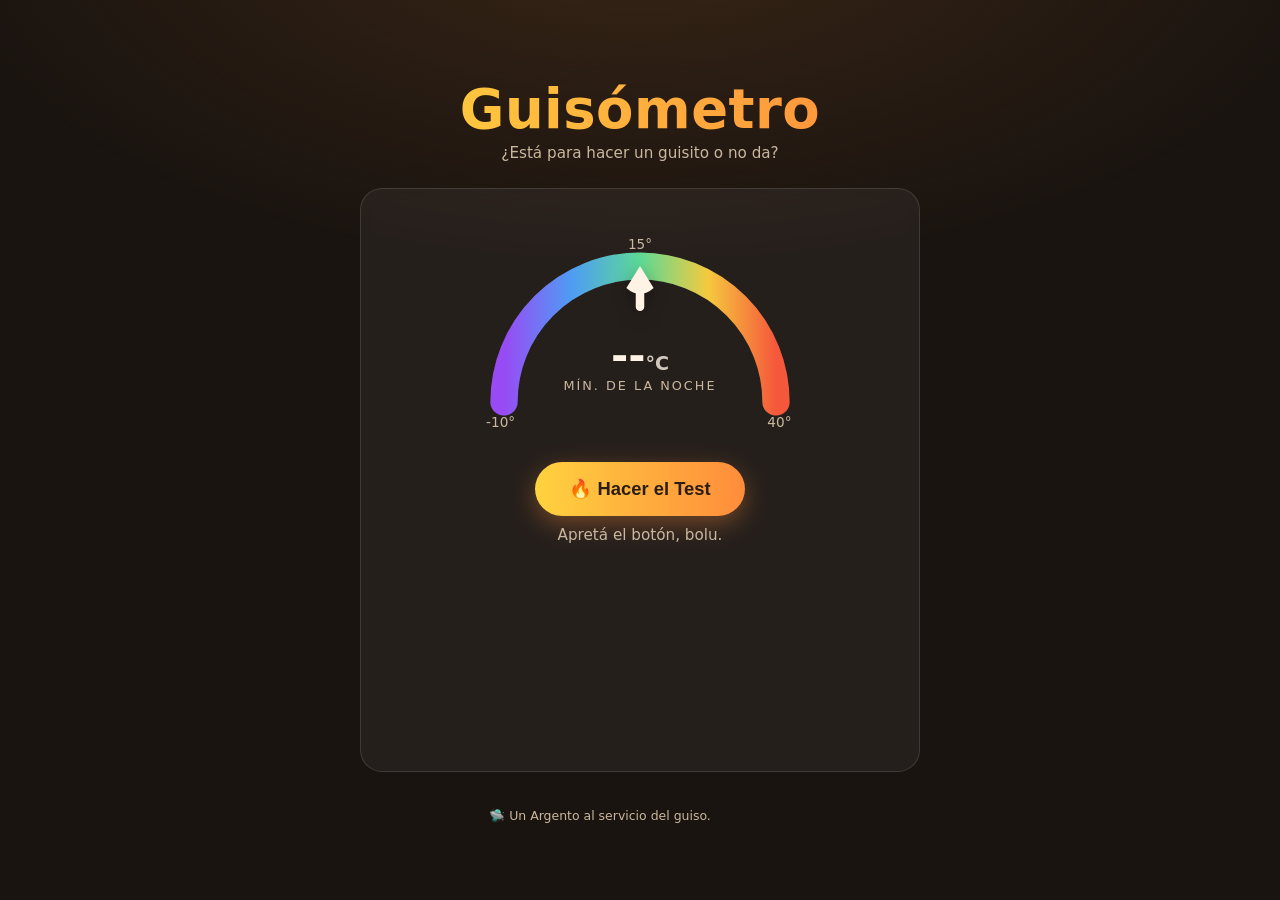
==== index.html @ d1e2b2d1 "Ajusta ranking guisero y footer" ====
<!DOCTYPE html>
<html lang="es">
<head>
<meta charset="UTF-8" />
<meta name="viewport" content="width=device-width, initial-scale=1.0" />
<title>Guisómetro 🍲 — ¿Es noche de guiso?</title>
<meta name="description" content="Mirá tu clima y descubrí si esta noche es Noche de Guiso. Cuanto más frío, más ideal." />
<style>
  :root{
    --bg1:#1a1410;
    --bg2:#2b1d12;
    --accent:#ff8c3b;
    --accent2:#ffd23f;
    --cold:#4fa3ff;
    --hot:#ff5a3c;
    --text:#fff3e6;
    --muted:#c9b79f;
    --card:rgba(255,255,255,.05);
    --border:rgba(255,255,255,.12);
    --glow-color:transparent;
    --glow-size:0px;
  }
  *{box-sizing:border-box;margin:0;padding:0}
  html,body{height:100%}
  body{
    font-family:'Segoe UI',system-ui,-apple-system,sans-serif;
    color:var(--text);
    background:var(--bg1);
    min-height:100%;
    display:flex;
    flex-direction:column;
    align-items:center;
    padding:24px 16px 48px;
    overflow-x:hidden;
    transition:background .8s ease;
  }

  /* Fondo atmosférico animado */
  .bg-layer{
    position:fixed;inset:0;z-index:0;pointer-events:none;
    transition:opacity 1.2s ease;
  }
  .bg-gradient{
    position:fixed;inset:0;
    background:
      radial-gradient(ellipse 800px 500px at 50% 30%, var(--glow-color) 0%, transparent 70%),
      radial-gradient(1200px 600px at 50% -10%, #3a2616 0%, transparent 60%);
    transition:all 1.5s ease;
  }
  .bg-particles{position:fixed;inset:0;overflow:hidden}
  .bg-particle{
    position:absolute;
    border-radius:50%;
    opacity:0;
    animation:floatUp linear infinite;
  }
  @keyframes floatUp{
    0%{transform:translateY(100vh) scale(0);opacity:0}
    10%{opacity:var(--p-opacity,.15)}
    90%{opacity:var(--p-opacity,.15)}
    100%{transform:translateY(-20vh) scale(1);opacity:0}
  }

  .wrap{width:100%;max-width:560px;text-align:center;position:relative;z-index:1}

  /* Header + olla */
  header{position:relative}
  header h1{
    font-size:clamp(2.2rem,7vw,3.4rem);
    letter-spacing:.5px;
    background:linear-gradient(90deg,var(--accent2),var(--accent));
    -webkit-background-clip:text;background-clip:text;color:transparent;
    line-height:1.05;
  }
  header .sub{color:var(--muted);margin-top:6px;font-size:.95rem}

  .pot-wrap{position:relative;display:inline-block}
  .pot{font-size:2.4rem;display:inline-block;animation:bob 3s ease-in-out infinite}
  @keyframes bob{0%,100%{transform:translateY(0) rotate(-2deg)}50%{transform:translateY(-6px) rotate(2deg)}}

  /* Humito de la olla */
  .steam-box{
    position:absolute;
    left:50%;top:-8px;
    transform:translateX(-50%);
    width:40px;height:60px;
    pointer-events:none;
    opacity:0;
    transition:opacity .8s ease;
  }
  .steam-box.active{opacity:1}
  .steam-puff{
    position:absolute;
    bottom:0;
    border-radius:50%;
    background:rgba(255,243,230,.5);
    filter:blur(3px);
    animation:puff ease-out infinite;
  }
  .steam-puff:nth-child(1){left:8px;width:8px;height:8px;animation-duration:2s;animation-delay:0s}
  .steam-puff:nth-child(2){left:18px;width:6px;height:6px;animation-duration:2.4s;animation-delay:.4s}
  .steam-puff:nth-child(3){left:12px;width:10px;height:10px;animation-duration:2.8s;animation-delay:.8s}
  .steam-puff:nth-child(4){left:22px;width:7px;height:7px;animation-duration:2.2s;animation-delay:1.2s}
  .steam-puff:nth-child(5){left:5px;width:9px;height:9px;animation-duration:2.6s;animation-delay:.6s}
  .steam-puff:nth-child(6){left:16px;width:5px;height:5px;animation-duration:2s;animation-delay:1s}
  @keyframes puff{
    0%{transform:translateY(0) scale(.3);opacity:.7}
    50%{opacity:.5}
    100%{transform:translateY(-55px) translateX(var(--drift,5px)) scale(1.3);opacity:0}
  }
  .steam-puff:nth-child(odd){--drift:-6px}
  .steam-puff:nth-child(even){--drift:8px}

  .card{
    margin-top:26px;
    background:var(--card);
    border:1px solid var(--border);
    border-radius:22px;
    padding:26px 22px;
    backdrop-filter:blur(6px);
    position:relative;
    overflow:hidden;
  }
  .card-glow{
    position:absolute;inset:0;pointer-events:none;
    border-radius:22px;
    background:radial-gradient(ellipse at 50% 80%,var(--glow-color) 0%,transparent 60%);
    opacity:.15;
    transition:all 1.2s ease;
  }

  /* Gauge */
  .gauge-box{position:relative;width:min(340px,80vw);margin:0 auto}
  svg{width:100%;height:auto;display:block;overflow:visible}
  .needle{
    transform-box:view-box;transform-origin:100px 110px;
    transition:transform 1.4s cubic-bezier(.34,1.56,.64,1);
    filter:drop-shadow(0 3px 5px rgba(0,0,0,.35));
  }
  .needle-pin{stroke:#fff3e6;stroke-width:5;stroke-linecap:round}
  .needle-tip{fill:#fff3e6}
  .gauge-center{
    position:absolute;left:0;right:0;top:54%;
    display:flex;flex-direction:column;align-items:center;gap:2px;
    pointer-events:none;
  }
  .temp-val{font-size:2.6rem;font-weight:800;line-height:1}
  .temp-val small{font-size:1.2rem;font-weight:600;opacity:.8}
  .temp-label{font-size:.8rem;color:var(--muted);text-transform:uppercase;letter-spacing:2px}

  /* Button */
  .btn{
    margin-top:26px;
    font-size:1.15rem;font-weight:700;
    color:#2b1d12;
    background:linear-gradient(90deg,var(--accent2),var(--accent));
    border:none;border-radius:999px;
    padding:16px 34px;cursor:pointer;
    box-shadow:0 8px 24px rgba(255,140,59,.35);
    transition:transform .15s ease, box-shadow .15s ease, opacity .2s;
    position:relative;z-index:1;
  }
  .btn:hover{transform:translateY(-2px);box-shadow:0 12px 30px rgba(255,140,59,.5)}
  .btn:active{transform:translateY(1px)}
  .btn:disabled{opacity:.6;cursor:wait;transform:none}

  .status{margin-top:10px;min-height:24px;color:var(--muted);font-size:.95rem;position:relative;z-index:1}

  /* Verdict */
  .verdict{
    margin-top:24px;opacity:0;transform:translateY(10px);
    transition:opacity .5s ease, transform .5s ease;
    position:relative;z-index:1;
  }
  .verdict.show{opacity:1;transform:none}
  .verdict .big{font-size:clamp(1.6rem,6vw,2.4rem);font-weight:800;line-height:1.1}
  .verdict .desc{color:var(--muted);margin-top:8px;font-size:1.05rem;font-style:italic;line-height:1.4}
  .verdict .src{color:var(--muted);opacity:.6;font-size:.75rem;margin-top:6px;font-style:normal}
  .verdict.guiso .big{color:var(--accent2);text-shadow:0 0 24px rgba(255,210,63,.4)}
  .verdict.noguiso .big{color:var(--cold)}

  .meta{
    margin-top:20px;display:flex;gap:10px;flex-wrap:wrap;justify-content:center;
    opacity:0;transition:opacity .5s ease .2s;
    position:relative;z-index:1;
  }
  .meta.show{opacity:1}
  .chip{
    background:var(--card);border:1px solid var(--border);
    border-radius:14px;padding:10px 14px;font-size:.85rem;min-width:90px;
  }
  .chip b{display:block;font-size:1.05rem;margin-top:3px;color:var(--text)}

  /* Ranking guisero */
  .ranking{
    margin-top:18px;opacity:0;transform:translateY(8px);
    transition:opacity .5s ease .28s, transform .5s ease .28s;
    position:relative;z-index:1;text-align:left;
    background:rgba(255,255,255,.04);
    border:1px solid var(--border);
    border-radius:18px;
    padding:14px;
  }
  .ranking.show{opacity:1;transform:none}
  .ranking-head{
    display:flex;align-items:flex-start;justify-content:space-between;gap:12px;
    margin-bottom:12px;
  }
  .ranking-kicker{
    display:block;color:var(--muted);font-size:.7rem;font-weight:800;
    text-transform:uppercase;letter-spacing:1.6px;margin-bottom:4px;
  }
  .ranking-title{font-size:1.05rem;font-weight:800;line-height:1.15;color:var(--text)}
  .ranking-badge{
    flex:0 0 auto;border-radius:999px;padding:7px 10px;
    background:linear-gradient(90deg,var(--accent2),var(--accent));
    color:#2b1d12;font-size:.78rem;font-weight:900;
    box-shadow:0 8px 20px rgba(255,140,59,.22);
  }
  .ranking-desc{color:var(--muted);font-size:.86rem;line-height:1.45;margin-bottom:12px}
  .rank-list{display:grid;gap:7px}
  .rank-item{
    display:grid;grid-template-columns:auto 1fr auto;align-items:center;gap:8px;
    padding:8px 10px;border-radius:12px;
    border:1px solid rgba(255,255,255,.08);
    background:rgba(255,255,255,.03);
    color:var(--muted);font-size:.78rem;
  }
  .rank-item.active{
    color:var(--text);
    border-color:rgba(255,210,63,.5);
    background:linear-gradient(90deg,rgba(255,210,63,.14),rgba(255,140,59,.08));
    box-shadow:0 0 22px rgba(255,210,63,.08);
  }
  .rank-mark{font-size:1rem}
  .rank-name{font-weight:800;line-height:1.15}
  .rank-range{font-size:.72rem;color:inherit;opacity:.72;white-space:nowrap}

  .gps-hint{
    margin-top:14px;opacity:0;transition:opacity .5s ease .4s;
    position:relative;z-index:1;
  }
  .gps-hint.show{opacity:1}
  .gps-hint a{
    color:var(--muted);font-size:.78rem;text-decoration:none;
    border-bottom:1px dotted rgba(201,183,159,.4);
    cursor:pointer;transition:color .2s;
  }
  .gps-hint a:hover{color:var(--accent)}
  .gps-hint.done a{pointer-events:none;border-bottom:none;opacity:.7}

  footer{margin-top:34px;color:var(--muted);font-size:.78rem;line-height:1.6;max-width:480px;position:relative;z-index:1}
  footer a{color:var(--accent)}

  .loading svg .needle{animation:wiggle .35s linear infinite alternate}
  @keyframes wiggle{from{transform:rotate(-16deg)}to{transform:rotate(16deg)}}
  .spin{display:inline-block;animation:spin 1s linear infinite}
  @keyframes spin{to{transform:rotate(360deg)}}

  /* Themes por resultado */
  body.theme-hot{--glow-color:rgba(255,90,60,.25)}
  body.theme-warm{--glow-color:rgba(255,180,60,.2)}
  body.theme-mild{--glow-color:rgba(255,140,59,.25)}
  body.theme-guiso{--glow-color:rgba(255,160,40,.35)}
  body.theme-cold{--glow-color:rgba(79,163,255,.25)}
  body.theme-freeze{--glow-color:rgba(120,140,255,.3)}
  body.theme-extreme{--glow-color:rgba(157,77,255,.35)}
</style>
</head>
<body>
  <!-- Fondo atmosférico -->
  <div class="bg-gradient"></div>
  <div class="bg-particles" id="bgParticles"></div>

  <div class="wrap">
    <header>
      <h1>
        <span class="pot-wrap">
          <div class="steam-box" id="steamBox">
            <div class="steam-puff"></div>
            <div class="steam-puff"></div>
            <div class="steam-puff"></div>
            <div class="steam-puff"></div>
            <div class="steam-puff"></div>
            <div class="steam-puff"></div>
          </div>
          <span class="pot">🍲</span>
        </span>
        <br>Guisómetro
      </h1>
      <p class="sub">¿Está para hacer un guisito o no da?</p>
    </header>

    <div class="card">
      <div class="card-glow"></div>
      <div class="gauge-box" id="gaugeBox">
        <!-- Gauge SVG -->
        <svg viewBox="0 0 200 130" id="gauge" aria-hidden="true">
          <defs>
            <linearGradient id="arcGrad" x1="0" y1="0" x2="1" y2="0">
              <stop offset="0%"  stop-color="#9d4dff"/>
              <stop offset="25%" stop-color="#4fa3ff"/>
              <stop offset="50%" stop-color="#5fe39b"/>
              <stop offset="75%" stop-color="#ffd23f"/>
              <stop offset="100%" stop-color="#ff5a3c"/>
            </linearGradient>
          </defs>
          <!-- track -->
          <path d="M20 110 A80 80 0 0 1 180 110" fill="none" stroke="rgba(255,255,255,.10)" stroke-width="16" stroke-linecap="round"/>
          <!-- colored arc -->
          <path d="M20 110 A80 80 0 0 1 180 110" fill="none" stroke="url(#arcGrad)" stroke-width="16" stroke-linecap="round" opacity=".95"/>
          <!-- ticks labels -->
          <text x="18" y="125" fill="#c9b79f" font-size="8" text-anchor="middle">-10°</text>
          <text x="100" y="20" fill="#c9b79f" font-size="8" text-anchor="middle">15°</text>
          <text x="182" y="125" fill="#c9b79f" font-size="8" text-anchor="middle">40°</text>
          <!-- floating needle -->
          <g class="needle" id="needle">
            <path class="needle-pin" d="M100 38 L100 54"/>
            <path class="needle-tip" d="M100 30 L108 43 Q100 50 92 43 Z"/>
          </g>
        </svg>
        <div class="gauge-center">
          <div class="temp-val" id="tempVal">--<small>°C</small></div>
          <div class="temp-label" id="tempLabel">mín. de la noche</div>
        </div>
      </div>

      <button class="btn" id="testBtn">🔥 Hacer el Test</button>
      <div class="status" id="status">Apretá el botón, bolu.</div>

      <div class="verdict" id="verdict">
        <div class="big" id="verdictBig"></div>
        <div class="desc" id="verdictDesc"></div>
        <div class="src" id="verdictSrc"></div>
      </div>

      <div class="meta" id="meta">
        <div class="chip">🌡️ Ahora<b id="mNow">—</b></div>
        <div class="chip">🌙 Mín. noche<b id="mNight">—</b></div>
      </div>

      <div class="ranking" id="ranking">
        <div class="ranking-head">
          <div>
            <span class="ranking-kicker">Ranking guisero</span>
            <div class="ranking-title" id="rankingTitle"></div>
          </div>
          <div class="ranking-badge" id="rankingBadge"></div>
        </div>
        <div class="ranking-desc" id="rankingDesc"></div>
        <div class="rank-list" id="rankList"></div>
      </div>

      <div class="gps-hint" id="gpsHint">
        <a href="#" id="gpsLink">📍 ¿La temperatura no te cierra? Tocá acá</a>
      </div>
    </div>

    <footer>
      <span id="footerMeme"></span>
    </footer>
  </div>

<script>
(function(){
  const $ = id => document.getElementById(id);
  const btn=$('testBtn'), status=$('status'), needle=$('needle'),
        tempVal=$('tempVal'), tempLabel=$('tempLabel'), gaugeBox=$('gaugeBox'),
        verdict=$('verdict'), verdictBig=$('verdictBig'), verdictDesc=$('verdictDesc'), verdictSrc=$('verdictSrc'),
        meta=$('meta'), mNow=$('mNow'), mNight=$('mNight'),
        steamBox=$('steamBox'), bgParticles=$('bgParticles'),
        footerMeme=$('footerMeme'),
        gpsHint=$('gpsHint'), gpsLink=$('gpsLink'),
        ranking=$('ranking'), rankingTitle=$('rankingTitle'), rankingBadge=$('rankingBadge'),
        rankingDesc=$('rankingDesc'), rankList=$('rankList');

  // ---------- Footer memero ----------
  const footerText='🛸 Un Argento al servicio del guiso.';
  footerMeme.textContent = footerText;

  // ---------- Fondo: partículas flotantes ----------
  function spawnParticles(ing){
    bgParticles.innerHTML='';
    const count = Math.floor(ing/5);
    for(let i=0;i<count;i++){
      const d = document.createElement('div');
      d.className='bg-particle';
      const size = 2+Math.random()*4;
      const dur = 8+Math.random()*12;
      const delay = Math.random()*dur;
      const left = Math.random()*100;
      const hue = ing>=60 ? (25+Math.random()*20) : (200+Math.random()*40);
      const opacity = .06+Math.random()*.12;
      d.style.cssText=`
        width:${size}px;height:${size}px;left:${left}%;
        background:hsl(${hue},80%,65%);
        animation-duration:${dur}s;animation-delay:-${delay}s;
        --p-opacity:${opacity};
      `;
      bgParticles.appendChild(d);
    }
  }

  // ---------- Theme por resultado ----------
  const themes=['theme-hot','theme-warm','theme-mild','theme-guiso','theme-cold','theme-freeze','theme-extreme'];
  function setTheme(t){
    document.body.classList.remove(...themes);
    if(t>=30) document.body.classList.add('theme-hot');
    else if(t>=20) document.body.classList.add('theme-warm');
    else if(t>=15) document.body.classList.add('theme-mild');
    else if(t>=10) document.body.classList.add('theme-guiso');
    else if(t>=5)  document.body.classList.add('theme-cold');
    else if(t>=0)  document.body.classList.add('theme-freeze');
    else           document.body.classList.add('theme-extreme');
  }

  // ---------- ING (Índice Guisero Nacional) ----------
  function tempToIng(t){
    const bp=[
      [40, 0], [30, 20], [20, 40], [15, 60], [10, 80], [5, 90], [0, 95], [-10, 100]
    ];
    if(t>=bp[0][0]) return bp[0][1];
    if(t<=bp[bp.length-1][0]) return bp[bp.length-1][1];
    for(let i=0;i<bp.length-1;i++){
      const [t1,i1]=bp[i], [t2,i2]=bp[i+1];
      if(t<=t1 && t>=t2) return i1+(i2-i1)*((t1-t)/(t1-t2));
    }
    return 50;
  }

  function tempToAngle(t){
    const min=-10, max=40;
    const clamped=Math.max(min,Math.min(max,t));
    return -90 + ((clamped-min)/(max-min))*180;
  }

  function setNeedle(t){
    needle.style.transform = `rotate(${tempToAngle(t)}deg)`;
  }

  // ---------- Ranking guisero ----------
  const guisoRanks=[
    {min:30, emoji:'🥵', title:'Tengo la boca seca', range:'+30°C', meaning:'Anti-guiso total. Abrí una ventana, agarrá algo frío y ni mires la olla.'},
    {min:20, emoji:'☀️', title:'Pero dale...', range:'20–30°C', meaning:'Todavía está más para bife, soda o ensalada con dignidad dudosa.'},
    {min:15, emoji:'🐑🍲', title:'Andás con frío', range:'15–20°C', meaning:'Aparece la primera excusa. No es obligación, pero la idea empieza a caminar.'},
    {min:10, emoji:'👦🍲', title:'Y sí hijo', range:'10–15°C', meaning:'Zona guisera razonable. Ya podés defender la olla sin quedar exagerado.'},
    {min:5, emoji:'❄️🍲', title:'Ha venido el fresco', range:'5–10°C', meaning:'El frío se hizo presente. Se recomienda cucharón, pan y repetir plato.'},
    {min:0, emoji:'🍲🔥', title:'Alto Guiso', range:'0–5°C', meaning:'Nivel serio: no es antojo, es respuesta climática. Olla grande, fuego bajo y orgullo nacional.'},
    {min:-Infinity, emoji:'🇦🇷🍲', title:'Guiso Nacional', range:'<0°C', meaning:'Emergencia guisera. La patria demanda plato hondo y segunda vuelta.'},
  ];

  function rankForTemp(t){
    const index = guisoRanks.findIndex(r=>t>=r.min);
    return {...guisoRanks[index], index};
  }

  function updateRanking(t){
    const current = rankForTemp(t);
    rankingTitle.textContent = `${current.emoji} ${current.title}`;
    rankingBadge.textContent = `Nivel ${current.index+1}/7`;
    rankingDesc.textContent = current.meaning;
    rankList.innerHTML = guisoRanks.map((r,i)=>`
      <div class="rank-item ${i===current.index?'active':''}">
        <span class="rank-mark">${r.emoji}</span>
        <span class="rank-name">${r.title}</span>
        <span class="rank-range">${r.range}</span>
      </div>
    `).join('');
    ranking.classList.add('show');
  }

  // ---------- Escala guisera — frases de memes argentos ----------
  function guisoScale(t){
    if(t>=30) return {emoji:'🥵',    title:'Tengo la boca seca',
      desc:'Tengo la boca seca... ¿no tenés algo para tomar?',
      src:'— El Secreto de sus Ojos'};
    if(t>=20) return {emoji:'☀️',    title:'Pero dale...',
      desc:'¡Un escopetazo en el pecho! Comete un bife de chorizo, pelotudo.',
      src:'— Mozos (Rodriguez Galati)'};
    if(t>=15) return {emoji:'🐑🍲', title:'Andás con frío',
      desc:'¿Qué te has puesto una bufanda? ¿Andás con frío? Pero qué lindo te quedó.',
      src:'— Oscar, andás con frío'};
    if(t>=10) return {emoji:'👦🍲',    title:'Y sí hijo',
      desc:'¿Guiso de fideos moñito? ¡Y SÍ HIJO!',
      src:'— Johnny Primero de Mazo'};
    if(t>=5)  return {emoji:'❄️🍲', title:'Ha venido el fresco',
      desc:'La mierda che... ¡cómo se nota que ha venido el fresco eh! ¡Qué lo parió, qué friazazón!',
      src:'— Se congeló del frío'};
    if(t>=0)  return {emoji:'🍲🔥', title:'Alto Guiso',
      desc:'Con 15 pesos sale un paty. ¡Con 15 pesos me hago alto guiso!',
      src:'— El pibe del guiso'};
    return            {emoji:'🇦🇷🍲', title:'Guiso Nacional',
      desc:'Sean eternos los laureles que supimos conseguir.',
      src:'— Himno Nacional Argentino'};
  }

  // ---------- APIs ----------
  async function fetchJSON(url, timeout=8000){
    const ctrl = new AbortController();
    const t = setTimeout(()=>ctrl.abort(), timeout);
    try{
      const r = await fetch(url, {signal:ctrl.signal});
      if(!r.ok) throw new Error('HTTP '+r.status);
      return await r.json();
    }finally{ clearTimeout(t); }
  }

  async function ipLocation(){
    const providers = [
      async()=>{ const d=await fetchJSON('https://ipwho.is/');
        if(d&&d.success!==false&&d.latitude) return {lat:d.latitude,lon:d.longitude}; throw 0; },
      async()=>{ const d=await fetchJSON('https://get.geojs.io/v1/ip/geo.json');
        if(d&&d.latitude) return {lat:parseFloat(d.latitude),lon:parseFloat(d.longitude)}; throw 0; },
      async()=>{ const d=await fetchJSON('https://ipapi.co/json/');
        if(d&&d.latitude) return {lat:d.latitude,lon:d.longitude}; throw 0; },
    ];
    for(const p of providers){
      try{ return await p(); }catch(e){/* siguiente */}
    }
    throw new Error('sin ubicación');
  }

  async function getWeather(lat,lon){
    const url='https://api.open-meteo.com/v1/forecast'
      +`?latitude=${lat}&longitude=${lon}`
      +'&current=temperature_2m'
      +'&hourly=temperature_2m'
      +'&timezone=auto&forecast_days=2';
    const d = await fetchJSON(url);
    const now = d.current ? d.current.temperature_2m : null;

    const times = d.hourly.time, temps = d.hourly.temperature_2m;
    let nightMin = Infinity;
    const startIdx = times.findIndex(t=>{
      const h=new Date(t).getHours();
      return h>=20;
    });
    if(startIdx>=0){
      for(let i=startIdx; i<times.length; i++){
        const h=new Date(times[i]).getHours();
        if(h>=20 || h<=8){
          if(temps[i] < nightMin) nightMin = temps[i];
        }
        if(i>startIdx && h>8 && h<20) break;
      }
    }
    if(nightMin===Infinity) nightMin = now;
    return {now, nightMin};
  }

  // ---------- Animaciones ----------
  function sleep(ms){return new Promise(r=>setTimeout(r,ms));}

  function animateNumber(from,to,suffix){
    const dur=1200, t0=performance.now();
    function step(now){
      const p=Math.min(1,(now-t0)/dur);
      const ease=1-Math.pow(1-p,3);
      const val=Math.round(from+(to-from)*ease);
      tempVal.innerHTML = val+'<small>'+suffix+'</small>';
      if(p<1) requestAnimationFrame(step);
    }
    requestAnimationFrame(step);
  }

  // ---------- Test principal ----------
  async function runTest(){
    btn.disabled=true;
    verdict.classList.remove('show'); meta.classList.remove('show');
    ranking.classList.remove('show');
    gpsHint.classList.remove('show','done');
    gpsLink.textContent='📍 ¿La temperatura no te cierra? Tocá acá';
    steamBox.classList.remove('active');
    document.body.classList.remove(...themes);
    gaugeBox.classList.add('loading');
    tempVal.innerHTML='<span class="spin">🍲</span>';
    tempLabel.textContent='calculando…';

    try{
      status.textContent='📡 Rastreando tu IP como la AFIP…';
      const loc = await ipLocation();
      await sleep(500);

      status.textContent='🛰️ Consultando el satélite guisero…';
      const w = await getWeather(loc.lat, loc.lon);
      await sleep(600);

      status.textContent='🧅 Picando cebolla y procesando datos…';
      await sleep(700);

      gaugeBox.classList.remove('loading');
      updateResults(w);
      meta.classList.add('show');
      gpsHint.classList.add('show');
      status.textContent='';
    }catch(err){
      gaugeBox.classList.remove('loading');
      tempVal.innerHTML='⚠️';
      tempLabel.textContent='error';
      status.textContent='No pude agarrar los datos, ¿tenés bloqueador de anuncios o se cortó el wifi? Metele de nuevo.';
      console.error(err);
    }finally{
      btn.disabled=false;
    }
  }

  // ---------- GPS preciso (si el usuario toca el hint) ----------
  function updateResults(w){
    const decisive = w.nightMin;
    const r = guisoScale(decisive);
    const ing = Math.round(tempToIng(decisive));

    setNeedle(decisive);
    animateNumber(Math.round(w.now ?? decisive), Math.round(decisive), '°C');
    tempLabel.textContent='mín. de la noche';

    mNow.textContent = (w.now!=null? Math.round(w.now)+'°C' : '—');
    mNight.textContent = Math.round(w.nightMin)+'°C';

    verdictBig.textContent = `${r.emoji} ${r.title}`;
    verdictDesc.textContent = `"${r.desc}"`;
    verdictSrc.textContent = r.src;
    verdict.classList.remove('guiso','noguiso');
    verdict.classList.add(ing>=60?'guiso':'noguiso','show');
    updateRanking(decisive);

    setTheme(decisive);
    spawnParticles(ing);
    if(ing>=40) steamBox.classList.add('active');
    else steamBox.classList.remove('active');
    footerMeme.textContent = footerText;
  }

  async function requestGPS(e){
    e.preventDefault();
    if(gpsHint.classList.contains('done')) return;
    if(!navigator.geolocation){
      status.textContent='Tu navegador no soporta geolocalización.';
      return;
    }
    gpsLink.textContent='📍 Pidiendo ubicación…';
    status.textContent='📍 Pidiendo tu ubicación exacta…';

    navigator.geolocation.getCurrentPosition(
      async(pos)=>{
        try{
          status.textContent='🛰️ Recalculando con GPS…';
          const w = await getWeather(pos.coords.latitude, pos.coords.longitude);
          updateResults(w);
          gpsLink.textContent='📍 Ubicación actualizada ✓';
          gpsHint.classList.add('done');
          status.textContent='';
        }catch(err){
          status.textContent='No pude consultar el clima con tu ubicación GPS.';
          gpsLink.textContent='📍 ¿La temperatura no te cierra? Tocá acá';
          console.error(err);
        }
      },
      (err)=>{
        gpsLink.textContent='📍 ¿La temperatura no te cierra? Tocá acá';
        if(err.code===1) status.textContent='Permiso de ubicación denegado. No pasa nada, bolu.';
        else status.textContent='No se pudo obtener tu ubicación GPS.';
      },
      {enableHighAccuracy:true, timeout:10000, maximumAge:300000}
    );
  }

  gpsLink.addEventListener('click', requestGPS);
  btn.addEventListener('click', runTest);
})();
</script>
</body>
</html>
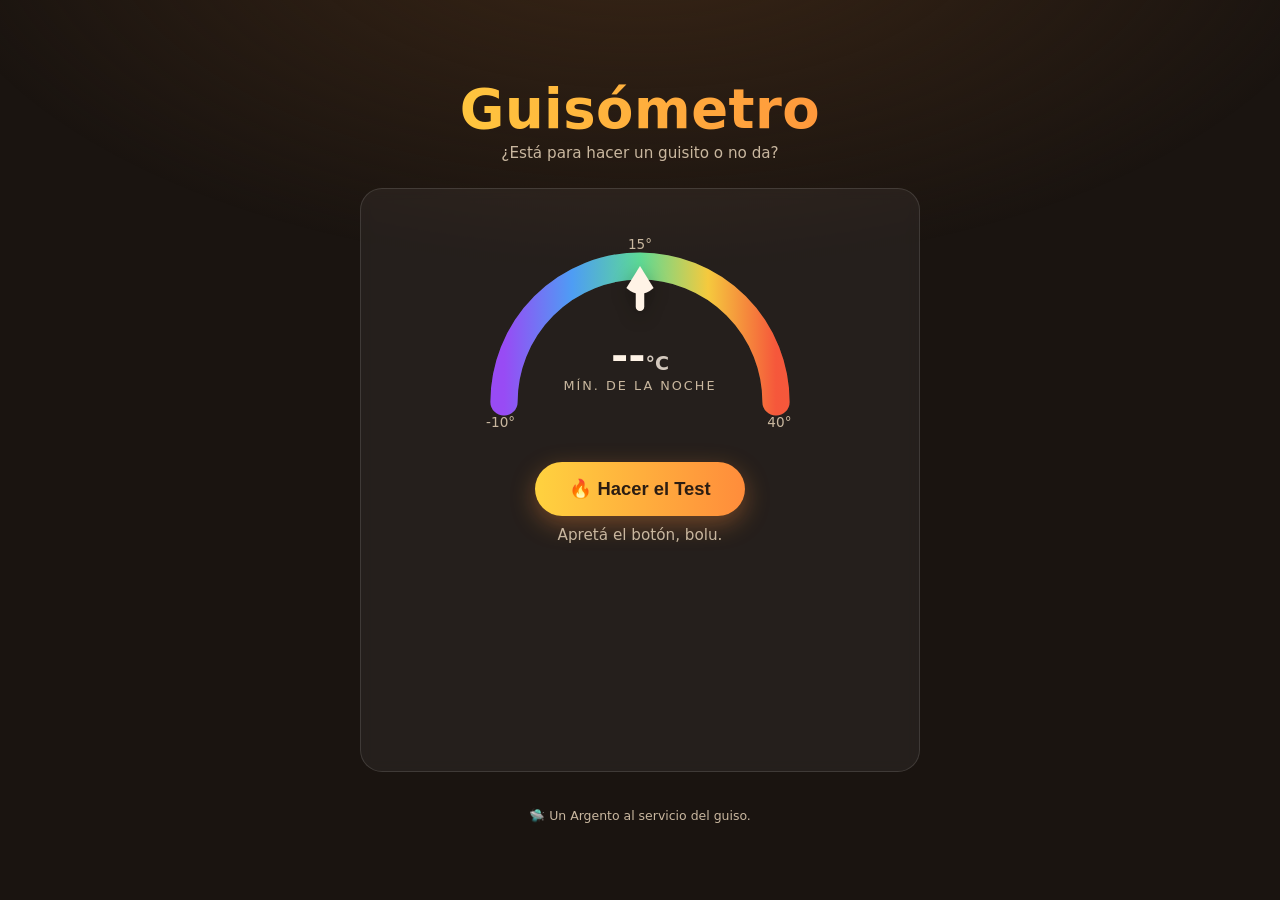
==== commit 3cc631f0: "Alinea footer con contenido" ====
--- a/index.html
+++ b/index.html
@@ -5,6 +5,10 @@
 <meta name="viewport" content="width=device-width, initial-scale=1.0" />
 <title>Guisómetro 🍲 — ¿Es noche de guiso?</title>
 <meta name="description" content="Mirá tu clima y descubrí si esta noche es Noche de Guiso. Cuanto más frío, más ideal." />
+<link rel="icon" href="data:image/svg+xml,%3Csvg xmlns='http://www.w3.org/2000/svg' viewBox='0 0 100 100'%3E%3Ctext y='.9em' font-size='86'%3E%F0%9F%8D%B2%3C/text%3E%3C/svg%3E" />
+<!-- Cloudflare Web Analytics -->
+<script defer src="https://static.cloudflareinsights.com/beacon.min.js" data-cf-beacon='{"token":"79581c46b4af4a73a3f0971af64c0eb0"}'></script>
+<!-- End Cloudflare Web Analytics -->
 <style>
   :root{
     --bg1:#1a1410;
@@ -249,7 +253,11 @@
   .gps-hint a:hover{color:var(--accent)}
   .gps-hint.done a{pointer-events:none;border-bottom:none;opacity:.7}
 
-  footer{margin-top:34px;color:var(--muted);font-size:.78rem;line-height:1.6;max-width:480px;position:relative;z-index:1}
+  footer{
+    width:100%;max-width:560px;margin-top:34px;
+    color:var(--muted);font-size:.78rem;line-height:1.6;text-align:center;
+    position:relative;z-index:1;
+  }
   footer a{color:var(--accent)}
 
   .loading svg .needle{animation:wiggle .35s linear infinite alternate}
